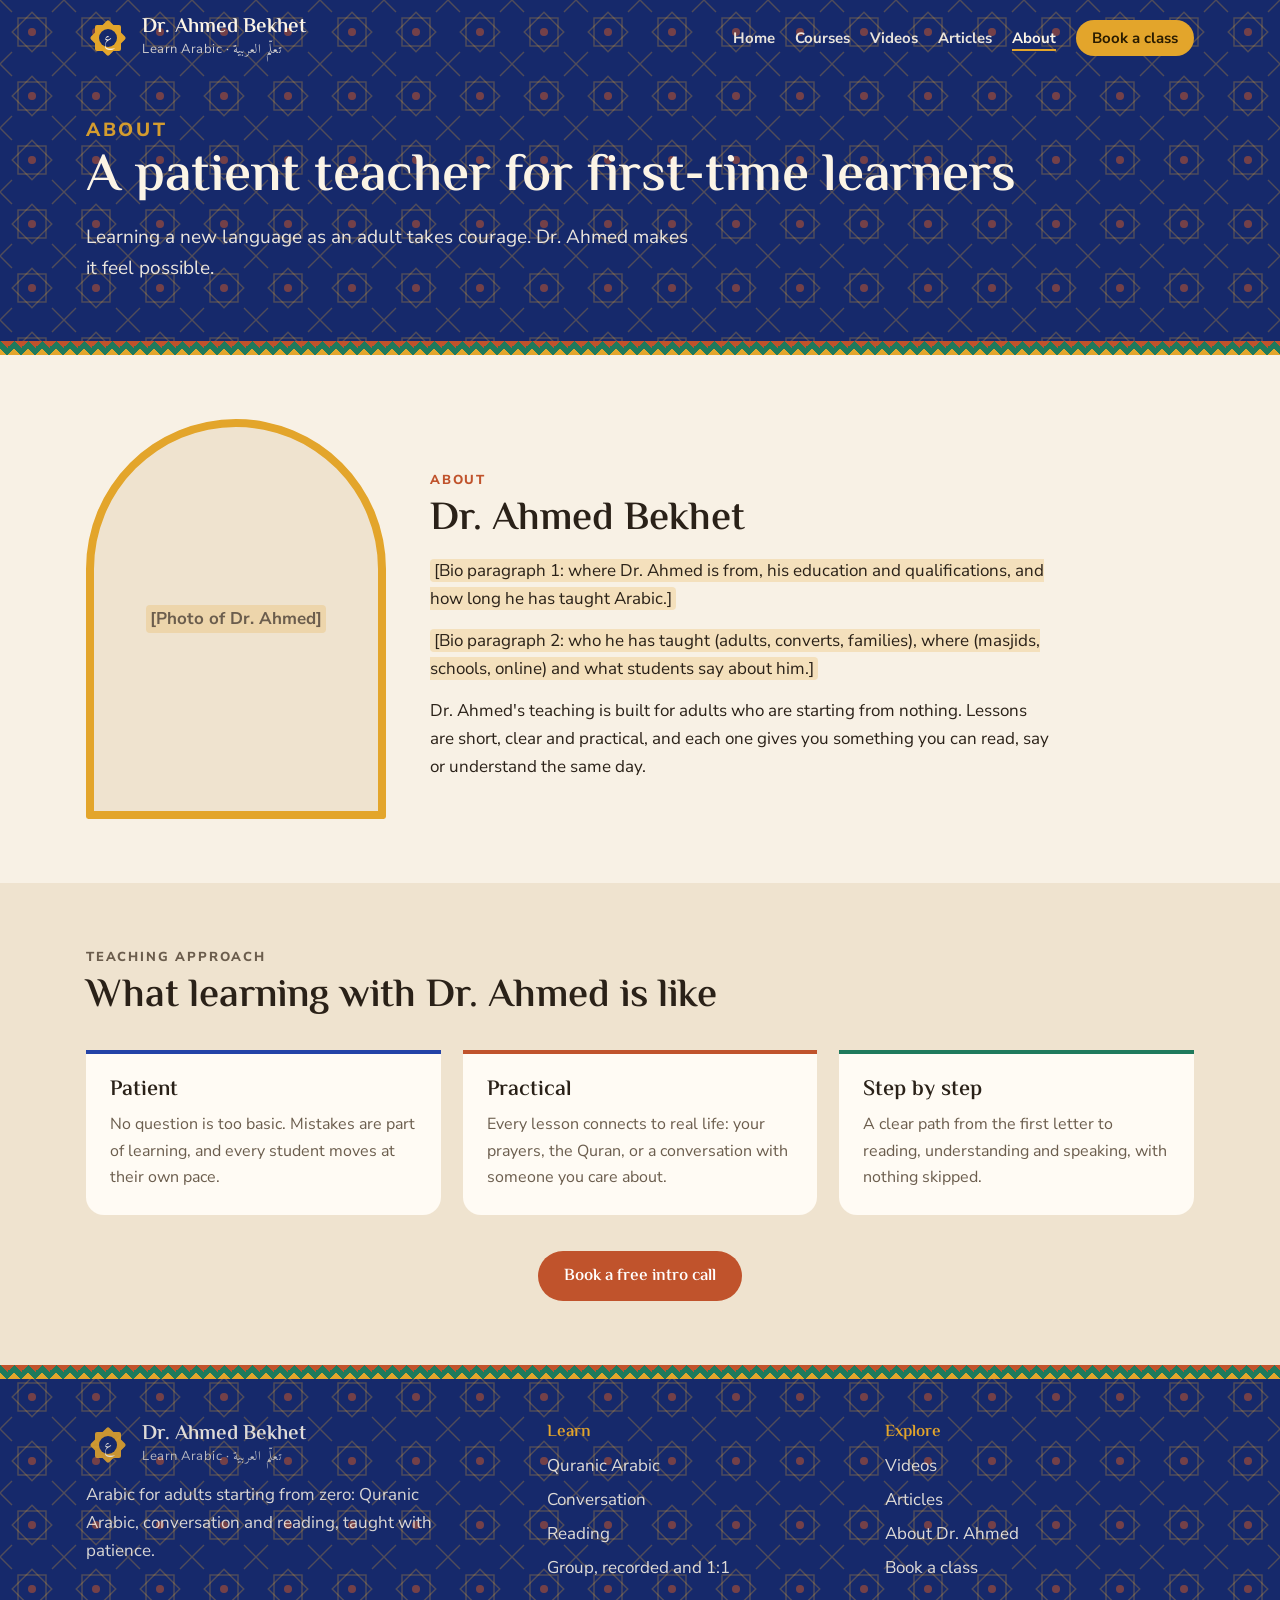
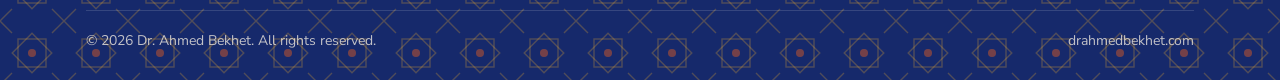
==== about.html @ 8171e9f8 "First version of drahmedbekhet.com: Moroccan-themed Arabic learning site Home, courses, videos, arti" ====
<!doctype html>
<html lang="en">
<head>
<meta charset="utf-8">
<meta name="viewport" content="width=device-width, initial-scale=1">
<title>About Dr. Ahmed Bekhet | Learn Arabic</title>
<meta name="description" content="Meet Dr. Ahmed Bekhet, Arabic teacher for adult beginners.">
<meta property="og:title" content="About Dr. Ahmed Bekhet | Learn Arabic">
<meta property="og:description" content="Meet Dr. Ahmed Bekhet, Arabic teacher for adult beginners.">
<meta name="theme-color" content="#16296b">
<link rel="icon" href="favicon.svg" type="image/svg+xml">
<link rel="preconnect" href="https://fonts.googleapis.com">
<link rel="preconnect" href="https://fonts.gstatic.com" crossorigin>
<link rel="stylesheet" href="https://fonts.googleapis.com/css2?family=Amiri:wght@400;700&family=El+Messiri:wght@500;600;700&family=Nunito+Sans:wght@400;600;700;800&display=swap">
<link rel="stylesheet" href="style.css">
</head>
<body>
<a class="skip" href="#main">Skip to content</a>
<header class="site zellige">
<div class="wrap">
<nav class="top" aria-label="Main">
<a class="logo" href="index.html"><svg width="44" height="44" viewBox="0 0 44 44" aria-hidden="true"><g fill="#e3a52b"><rect x="9" y="9" width="26" height="26" rx="2"/><rect x="9" y="9" width="26" height="26" rx="2" transform="rotate(45 22 22)"/></g><circle cx="22" cy="22" r="9" fill="#16296b"/><text x="22" y="27" text-anchor="middle" font-family="Amiri,serif" font-size="15" fill="#fbf4e6">ع</text></svg><span><b>Dr. Ahmed Bekhet</b><small>Learn Arabic · <span class="ar" lang="ar">تعلّم العربية</span></small></span></a>
<button class="menu-btn" aria-expanded="false" aria-controls="menu">Menu</button>
<ul id="menu"><li><a class="l" href="index.html">Home</a></li><li><a class="l" href="courses.html">Courses</a></li><li><a class="l" href="videos.html">Videos</a></li><li><a class="l" href="articles.html">Articles</a></li><li><a class="l" href="about.html" aria-current="page">About</a></li><li><a class="l cta" href="book.html">Book a class</a></li></ul>
</nav>
<div class="page-hero"><p class="eyebrow" style="color:var(--saffron)">About</p><h1>A patient teacher for first-time learners</h1><p>Learning a new language as an adult takes courage. Dr. Ahmed makes it feel possible.</p></div>
</div>
<div class="band"></div>
</header>
<main id="main">
<section class="block"><div class="wrap about">
<div class="portrait"><span class="ph">[Photo of Dr. Ahmed]</span></div>
<div><p class="eyebrow">About</p><h2 class="h2">Dr. Ahmed Bekhet</h2>
<p><span class="ph">[Bio paragraph 1: where Dr. Ahmed is from, his education and qualifications, and how long he has taught Arabic.]</span></p>
<p><span class="ph">[Bio paragraph 2: who he has taught (adults, converts, families), where (masjids, schools, online) and what students say about him.]</span></p>
<p>Dr. Ahmed's teaching is built for adults who are starting from nothing. Lessons are short, clear and practical, and each one gives you something you can read, say or understand the same day.</p>
</div></div></section>
<section class="block alt"><div class="wrap">
<div class="sec-head"><div><p class="eyebrow">Teaching approach</p><h2 class="h2">What learning with Dr. Ahmed is like</h2></div></div>
<div class="ways">
<div class="way"><h3>Patient</h3><p>No question is too basic. Mistakes are part of learning, and every student moves at their own pace.</p></div>
<div class="way"><h3>Practical</h3><p>Every lesson connects to real life: your prayers, the Quran, or a conversation with someone you care about.</p></div>
<div class="way"><h3>Step by step</h3><p>A clear path from the first letter to reading, understanding and speaking, with nothing skipped.</p></div>
</div>
<div class="btns" style="justify-content:center;margin-top:36px"><a class="btn terra" href="book.html">Book a free intro call</a></div>
</div></section>
</main>
<footer class="site zellige">
<div class="band"></div>
<div class="wrap">
<div>
<a class="logo" href="index.html"><svg width="44" height="44" viewBox="0 0 44 44" aria-hidden="true"><g fill="#e3a52b"><rect x="9" y="9" width="26" height="26" rx="2"/><rect x="9" y="9" width="26" height="26" rx="2" transform="rotate(45 22 22)"/></g><circle cx="22" cy="22" r="9" fill="#16296b"/><text x="22" y="27" text-anchor="middle" font-family="Amiri,serif" font-size="15" fill="#fbf4e6">ع</text></svg><span><b>Dr. Ahmed Bekhet</b><small>Learn Arabic · <span class="ar" lang="ar">تعلّم العربية</span></small></span></a>
<p style="margin-top:14px;opacity:.85;max-width:38ch">Arabic for adults starting from zero: Quranic Arabic, conversation and reading, taught with patience.</p>
</div>
<div><h4>Learn</h4><ul>
<li><a href="courses.html#quranic">Quranic Arabic</a></li>
<li><a href="courses.html#conversation">Conversation</a></li>
<li><a href="courses.html#reading">Reading</a></li>
<li><a href="courses.html#ways">Group, recorded and 1:1</a></li></ul></div>
<div><h4>Explore</h4><ul>
<li><a href="videos.html">Videos</a></li>
<li><a href="articles.html">Articles</a></li>
<li><a href="about.html">About Dr. Ahmed</a></li>
<li><a href="book.html">Book a class</a></li></ul></div>
<p class="fine"><span>© <span id="yr">2026</span> Dr. Ahmed Bekhet. All rights reserved.</span><span>drahmedbekhet.com</span></p>
</div>
</footer>
<script src="main.js"></script>
</body>
</html>
---- style.css ----
/* Dr. Ahmed Bekhet | Learn Arabic
   Moroccan-inspired: Majorelle blue, terracotta, saffron and mint on warm sand,
   zellige star patterns and arched frames. */
:root{
  --majorelle:#2443a6; --majorelle-deep:#16296b; --terracotta:#c0532c; --saffron:#e3a52b;
  --mint:#1f7a5c; --sand:#f8f1e5; --sand-2:#efe3cf; --surface:#fffbf4;
  --ink:#2a2118; --muted:#6b5d4d; --line:#e4d6bf; --on-dark:#fbf4e6;
  --display:"El Messiri","Georgia",serif;
  --body:"Nunito Sans","Segoe UI",system-ui,sans-serif;
  --arabic:"Amiri","Noto Naskh Arabic","Traditional Arabic",serif;
  --radius:18px;
  color-scheme:light;
}
@media (prefers-color-scheme:dark){:root:not([data-theme="light"]){
  --sand:#16130f; --sand-2:#211b14; --surface:#1d1812; --ink:#f3eadb; --muted:#b9a990; --line:#3a3024;
  --majorelle:#7f9bff; --terracotta:#e57b55; --mint:#4cc59a; color-scheme:dark}}
:root[data-theme="dark"]{--sand:#16130f; --sand-2:#211b14; --surface:#1d1812; --ink:#f3eadb; --muted:#b9a990; --line:#3a3024;
  --majorelle:#7f9bff; --terracotta:#e57b55; --mint:#4cc59a; color-scheme:dark}

*{box-sizing:border-box}
html{scroll-behavior:smooth}
body{margin:0;background:var(--sand);color:var(--ink);font-family:var(--body);font-size:17px;line-height:1.65}
img{max-width:100%;display:block}
h1,h2,h3,h4{font-family:var(--display);font-weight:600;line-height:1.15;margin:0;text-wrap:balance}
p{margin:0}
a{color:var(--majorelle)}
.ar{font-family:var(--arabic);direction:rtl;unicode-bidi:isolate}
.wrap{max-width:1140px;margin:0 auto;padding-inline:max(16px,env(safe-area-inset-left,0px))}
.skip{position:absolute;left:-9999px}
.skip:focus{left:16px;top:16px;z-index:10;background:var(--saffron);color:#2a1c00;padding:8px 14px;border-radius:8px}
:focus-visible{outline:3px solid var(--saffron);outline-offset:3px}

/* zellige pattern (8-point stars) used on the header and dividers */
.zellige{background-color:var(--majorelle-deep);
  background-image:url("data:image/svg+xml,%3Csvg xmlns='http://www.w3.org/2000/svg' width='64' height='64' viewBox='0 0 64 64'%3E%3Cg fill='none' stroke='%23e3a52b' stroke-opacity='.28' stroke-width='1.4'%3E%3Crect x='18' y='18' width='28' height='28'/%3E%3Crect x='18' y='18' width='28' height='28' transform='rotate(45 32 32)'/%3E%3Cpath d='M0 0l12 12M64 0L52 12M0 64l12-12M64 64L52 52'/%3E%3C/g%3E%3Ccircle cx='32' cy='32' r='4' fill='%23c0532c' fill-opacity='.55'/%3E%3C/svg%3E");
  background-size:64px 64px}
.band{height:14px;background:
  linear-gradient(135deg,var(--terracotta) 25%,transparent 25%) -7px 0/14px 14px,
  linear-gradient(225deg,var(--terracotta) 25%,transparent 25%) -7px 0/14px 14px,
  linear-gradient(315deg,var(--saffron) 25%,transparent 25%) 0 0/14px 14px,
  linear-gradient(45deg,var(--saffron) 25%,var(--mint) 25%) 0 0/14px 14px}

/* header + nav */
header.site{color:var(--on-dark);position:relative}
nav.top{display:flex;align-items:center;justify-content:space-between;gap:16px;padding-block:16px;flex-wrap:wrap}
.logo{display:flex;align-items:center;gap:12px;color:var(--on-dark);text-decoration:none}
.logo svg{flex:none}
.logo b{font-family:var(--display);font-weight:600;font-size:21px;display:block;line-height:1.1}
.logo small{display:block;font-size:13px;opacity:.8;letter-spacing:.04em}
nav.top ul{list-style:none;display:flex;gap:4px 20px;margin:0;padding:0;flex-wrap:wrap;align-items:center}
nav.top a.l{color:var(--on-dark);text-decoration:none;font-weight:700;font-size:15px;opacity:.92}
nav.top a.l:hover,nav.top a.l[aria-current="page"]{opacity:1;text-decoration:underline;text-decoration-color:var(--saffron);text-decoration-thickness:2px;text-underline-offset:6px}
nav.top a.cta{background:var(--saffron);color:#2a1c00;padding:8px 16px;border-radius:999px;opacity:1}
nav.top a.cta:hover{text-decoration:none;filter:brightness(1.05)}
.menu-btn{display:none;background:none;border:2px solid rgba(255,255,255,.45);color:var(--on-dark);border-radius:10px;padding:6px 12px;font:inherit;font-weight:700;cursor:pointer}

/* hero */
.hero{display:grid;grid-template-columns:1.1fr .9fr;gap:40px;align-items:center;padding-block:28px 64px}
.hero h1{font-size:clamp(36px,5.2vw,60px)}
.hero h1 em{font-style:normal;color:var(--saffron)}
.hero .lead{font-size:19px;margin-top:18px;max-width:36ch;opacity:.94}
.btns{display:flex;gap:12px;flex-wrap:wrap;margin-top:28px}
.btn{display:inline-block;font-family:var(--display);font-weight:600;font-size:17px;padding:12px 24px;border-radius:999px;text-decoration:none;border:2px solid transparent;cursor:pointer;line-height:1.3}
.btn.saffron{background:var(--saffron);color:#2a1c00}
.btn.ghost{border-color:rgba(255,255,255,.55);color:var(--on-dark)}
.btn.blue{background:var(--majorelle);color:#fff}
.btn.terra{background:var(--terracotta);color:#fff}
.btn.line{border-color:var(--majorelle);color:var(--majorelle);background:transparent}
.btn:hover{filter:brightness(1.07)}

/* arch frames */
.arch{border-radius:999px 999px 14px 14px;overflow:hidden;position:relative}
.hero-arch{justify-self:center;width:min(360px,100%);aspect-ratio:3/4;padding:12px;background:var(--saffron);border-radius:999px 999px 18px 18px;box-shadow:0 30px 60px -30px rgba(0,0,0,.6)}
.hero-arch .inner{width:100%;height:100%;border-radius:999px 999px 10px 10px;background:linear-gradient(180deg,#f8e7c6 0%,#f1d4a0 100%);display:flex;flex-direction:column;align-items:center;justify-content:center;gap:8px;color:var(--majorelle-deep);text-align:center;padding:24px;position:relative;overflow:hidden}
.hero-arch .inner::before{content:"";position:absolute;inset:auto 0 0 0;height:30%;opacity:.9}
.hero-arch .big{font-family:var(--arabic);font-size:clamp(84px,11vw,124px);line-height:1.2;color:var(--majorelle-deep)}
.hero-arch .tr{font-family:var(--display);font-size:20px;color:var(--terracotta)}
.hero-arch .gl{font-size:15px;color:#5a4630}
.hero-arch .tiles{position:absolute;left:0;right:0;bottom:0;height:64px}

/* sections */
section.block{padding-block:64px}
section.alt{background:var(--sand-2)}
.eyebrow{font-size:13px;font-weight:800;letter-spacing:.14em;text-transform:uppercase;color:var(--terracotta)}
.sec-head{display:flex;justify-content:space-between;align-items:end;gap:18px;flex-wrap:wrap;margin-bottom:30px}
.sec-head h2,.h2{font-size:clamp(28px,3.6vw,40px);margin-top:6px}
.sec-head p{color:var(--muted);max-width:52ch}
.center{text-align:center}
.star-rule{display:flex;align-items:center;gap:14px;color:var(--saffron);justify-content:center;margin:0 auto 10px}
.star-rule::before,.star-rule::after{content:"";height:1.5px;width:56px;background:currentColor;opacity:.6}

/* course cards */
.courses{display:grid;grid-template-columns:repeat(3,1fr);gap:24px}
.course{background:var(--surface);border:1px solid var(--line);border-radius:999px 999px var(--radius) var(--radius);padding:44px 26px 28px;display:flex;flex-direction:column;gap:10px;text-align:center;align-items:center;min-width:0}
.course .glyph{width:96px;height:96px;border-radius:50%;display:grid;place-items:center;font-family:var(--arabic);font-size:40px;color:#fff;margin-bottom:6px;line-height:1}
.g-blue{background:var(--majorelle)} .g-terra{background:var(--terracotta)} .g-mint{background:var(--mint)}
.course h3{font-size:24px}
.course p{color:var(--muted);font-size:16px}
.course ul{list-style:none;padding:0;margin:4px 0 8px;text-align:left;font-size:15px;align-self:stretch}
.course li{padding:6px 0 6px 26px;position:relative;border-top:1px dashed var(--line)}
.course li::before{content:"✦";position:absolute;left:4px;color:var(--saffron)}
.course .btn{margin-top:auto}

/* ways to learn */
.ways{display:grid;grid-template-columns:repeat(3,1fr);gap:22px}
.way{border-top:4px solid var(--majorelle);background:var(--surface);border-radius:0 0 var(--radius) var(--radius);padding:24px;min-width:0}
.way:nth-child(2){border-color:var(--terracotta)} .way:nth-child(3){border-color:var(--mint)}
.way h3{font-size:22px}
.way p{color:var(--muted);margin-top:8px;font-size:16px}
.price{display:inline-block;margin-top:14px;font-size:13px;font-weight:800;letter-spacing:.06em;text-transform:uppercase;color:var(--terracotta);border:1.5px dashed currentColor;border-radius:999px;padding:3px 12px}

/* videos */
.videos{display:grid;grid-template-columns:repeat(3,1fr);gap:22px}
.videos.two{grid-template-columns:repeat(2,1fr)}
.video{display:flex;flex-direction:column;gap:10px;min-width:0}
.vthumb{position:relative;aspect-ratio:16/9;border-radius:var(--radius);overflow:hidden;border:0;padding:0;cursor:pointer;width:100%;display:grid;place-items:center;color:#fff;background:var(--majorelle-deep)}
.vthumb .ar{position:absolute;inset:0;display:grid;place-items:center;font-size:64px;opacity:.22;line-height:1}
.vthumb .play{width:64px;height:64px;border-radius:50%;background:var(--saffron);display:grid;place-items:center;position:relative;box-shadow:0 8px 20px -8px rgba(0,0,0,.6)}
.vthumb .dur{position:absolute;right:10px;bottom:10px;background:rgba(0,0,0,.55);font-size:13px;font-weight:700;padding:2px 8px;border-radius:6px}
.vthumb .soon{position:absolute;left:10px;top:10px;background:var(--terracotta);font-size:12px;font-weight:800;padding:3px 10px;border-radius:999px;letter-spacing:.04em}
.vthumb iframe{position:absolute;inset:0;width:100%;height:100%;border:0}
.v-blue{background:linear-gradient(140deg,#16296b,#2443a6)} .v-terra{background:linear-gradient(140deg,#7d2f17,#c0532c)} .v-mint{background:linear-gradient(140deg,#0f4a37,#1f7a5c)}
.video h3{font-size:19px}
.video p{color:var(--muted);font-size:15px}
.tagline{font-size:12px;font-weight:800;letter-spacing:.1em;text-transform:uppercase;color:var(--mint)}
.filters{display:flex;gap:8px;flex-wrap:wrap;margin-bottom:24px}
.filters button{font:inherit;font-weight:700;font-size:15px;padding:7px 16px;border-radius:999px;border:1.5px solid var(--line);background:var(--surface);color:var(--ink);cursor:pointer}
.filters button[aria-pressed="true"]{background:var(--majorelle);border-color:var(--majorelle);color:#fff}

/* articles */
.posts{display:grid;grid-template-columns:repeat(3,1fr);gap:26px}
.post{display:flex;flex-direction:column;gap:8px;background:var(--surface);border:1px solid var(--line);border-radius:var(--radius);padding:22px;min-width:0;text-decoration:none;color:inherit;transition:transform .15s}
a.post:hover{transform:translateY(-3px)}
.post .cat{font-size:12px;font-weight:800;color:var(--terracotta);text-transform:uppercase;letter-spacing:.1em}
.post h3{font-size:21px}
.post p{color:var(--muted);font-size:15px}
.post .more{margin-top:auto;font-weight:700;color:var(--majorelle);font-size:15px}

/* article page */
.article{max-width:720px;margin:0 auto}
.article h1{font-size:clamp(32px,4.4vw,48px)}
.article .meta{color:var(--muted);margin-top:12px;font-size:15px}
.article h2{font-size:28px;margin-top:40px}
.article p,.article ul,.article ol{margin-top:16px}
.article li{margin-top:6px}
.callout{background:var(--surface);border:1px solid var(--line);border-inline-start:5px solid var(--saffron);border-radius:12px;padding:18px 20px;margin-top:22px}
.letters{display:grid;grid-template-columns:repeat(auto-fill,minmax(92px,1fr));gap:10px;margin-top:20px}
.letter{background:var(--surface);border:1px solid var(--line);border-radius:14px 14px 10px 10px;text-align:center;padding:10px 6px}
.letter .ar{font-size:38px;line-height:1.4;display:block;color:var(--majorelle)}
.letter span{font-size:13px;color:var(--muted)}
.phrase{display:grid;grid-template-columns:1fr auto;gap:4px 16px;align-items:center;padding:14px 0;border-top:1px dashed var(--line)}
.phrase .ar{font-size:30px;color:var(--majorelle);grid-column:2;grid-row:1/3;text-align:right}
.phrase b{grid-column:1;grid-row:1}
.phrase small{grid-column:1;grid-row:2}
.phrase b{font-family:var(--display);font-weight:600;font-size:18px}
.phrase small{color:var(--muted);font-size:15px}

/* about + quote */
.about{display:grid;grid-template-columns:300px 1fr;gap:44px;align-items:center}
.portrait{aspect-ratio:3/4;border-radius:999px 999px 16px 16px;background:var(--sand-2);border:8px solid var(--saffron);display:grid;place-items:center;text-align:center;color:var(--muted);font-weight:700;padding:24px}
.about p{margin-top:14px;max-width:62ch}
.verse{background:var(--surface);border:1px solid var(--line);border-radius:var(--radius);padding:36px clamp(20px,4vw,56px);text-align:center}
.verse .ar{font-size:clamp(30px,4vw,44px);color:var(--majorelle);line-height:1.9;display:block}
.verse p{color:var(--muted);margin-top:10px}

/* steps */
.steps{display:grid;grid-template-columns:repeat(3,1fr);gap:22px;counter-reset:s;list-style:none;padding:0;margin:0}
.steps li{counter-increment:s;background:var(--surface);border:1px solid var(--line);border-radius:var(--radius);padding:24px 22px;position:relative}
.steps li::before{content:counter(s);font-family:var(--display);font-weight:600;font-size:20px;width:42px;height:42px;border-radius:50%;background:var(--terracotta);color:#fff;display:grid;place-items:center;margin-bottom:12px}
.steps b{font-family:var(--display);font-size:20px;font-weight:600;display:block}
.steps span{color:var(--muted);font-size:16px}

/* signup + form */
.signup{border-radius:28px;padding:40px clamp(20px,4vw,56px);display:grid;grid-template-columns:1.1fr 1fr;gap:28px;align-items:center;color:var(--on-dark)}
.signup h2{font-size:clamp(26px,3.2vw,36px)}
.signup p{opacity:.9;margin-top:10px}
form.inline{display:flex;gap:10px;flex-wrap:wrap}
form.inline input{flex:1;min-width:0;font:inherit;padding:12px 18px;border-radius:999px;border:0;background:#fffbf4;color:#2a2118}
.form{display:grid;gap:16px;background:var(--surface);border:1px solid var(--line);border-radius:var(--radius);padding:28px}
.form label{font-weight:700;font-size:15px;display:grid;gap:6px}
.form input,.form select,.form textarea{font:inherit;padding:11px 14px;border-radius:12px;border:1.5px solid var(--line);background:var(--sand);color:var(--ink);width:100%}
.form .row{display:grid;grid-template-columns:1fr 1fr;gap:16px}
.note{font-size:14px;color:var(--muted)}
.thanks{font-weight:700;margin-top:10px}

/* page header (inner pages) */
.page-hero{padding-block:24px 56px}
.page-hero h1{font-size:clamp(34px,4.8vw,54px)}
.page-hero p{font-size:19px;margin-top:14px;max-width:56ch;opacity:.93}

/* footer */
footer.site{margin-top:0;color:var(--on-dark)}
footer.site .wrap{display:grid;grid-template-columns:1.4fr 1fr 1fr;gap:28px;padding-block:44px 28px}
footer.site h4{font-size:17px;color:var(--saffron);margin-bottom:10px}
footer.site ul{list-style:none;padding:0;margin:0;display:grid;gap:6px}
footer.site a{color:var(--on-dark);text-decoration:none;opacity:.88}
footer.site a:hover{opacity:1;text-decoration:underline}
footer.site .fine{grid-column:1/-1;border-top:1px solid rgba(255,255,255,.18);padding-top:18px;font-size:14px;opacity:.75;display:flex;justify-content:space-between;gap:12px;flex-wrap:wrap}
.ph{background:rgba(227,165,43,.22);border-radius:4px;padding:0 4px}

@media (max-width:900px){
  .hero,.about,.signup{grid-template-columns:1fr}
  .hero-arch{width:min(280px,80%)}
  .courses,.ways,.videos,.posts,.steps{grid-template-columns:1fr}
  .videos.two{grid-template-columns:1fr}
  .portrait{max-width:240px}
  footer.site .wrap{grid-template-columns:1fr}
  .form .row{grid-template-columns:1fr}
}
@media (max-width:720px){
  .menu-btn{display:inline-block}
  nav.top ul{display:none;width:100%;flex-direction:column;align-items:flex-start;gap:12px;padding-bottom:10px}
  nav.top.open ul{display:flex}
}
@media (min-width:600px) and (max-width:900px){
  .courses,.videos,.posts{grid-template-columns:repeat(2,1fr)}
}
@media (prefers-reduced-motion:reduce){html{scroll-behavior:auto} a.post{transition:none}}
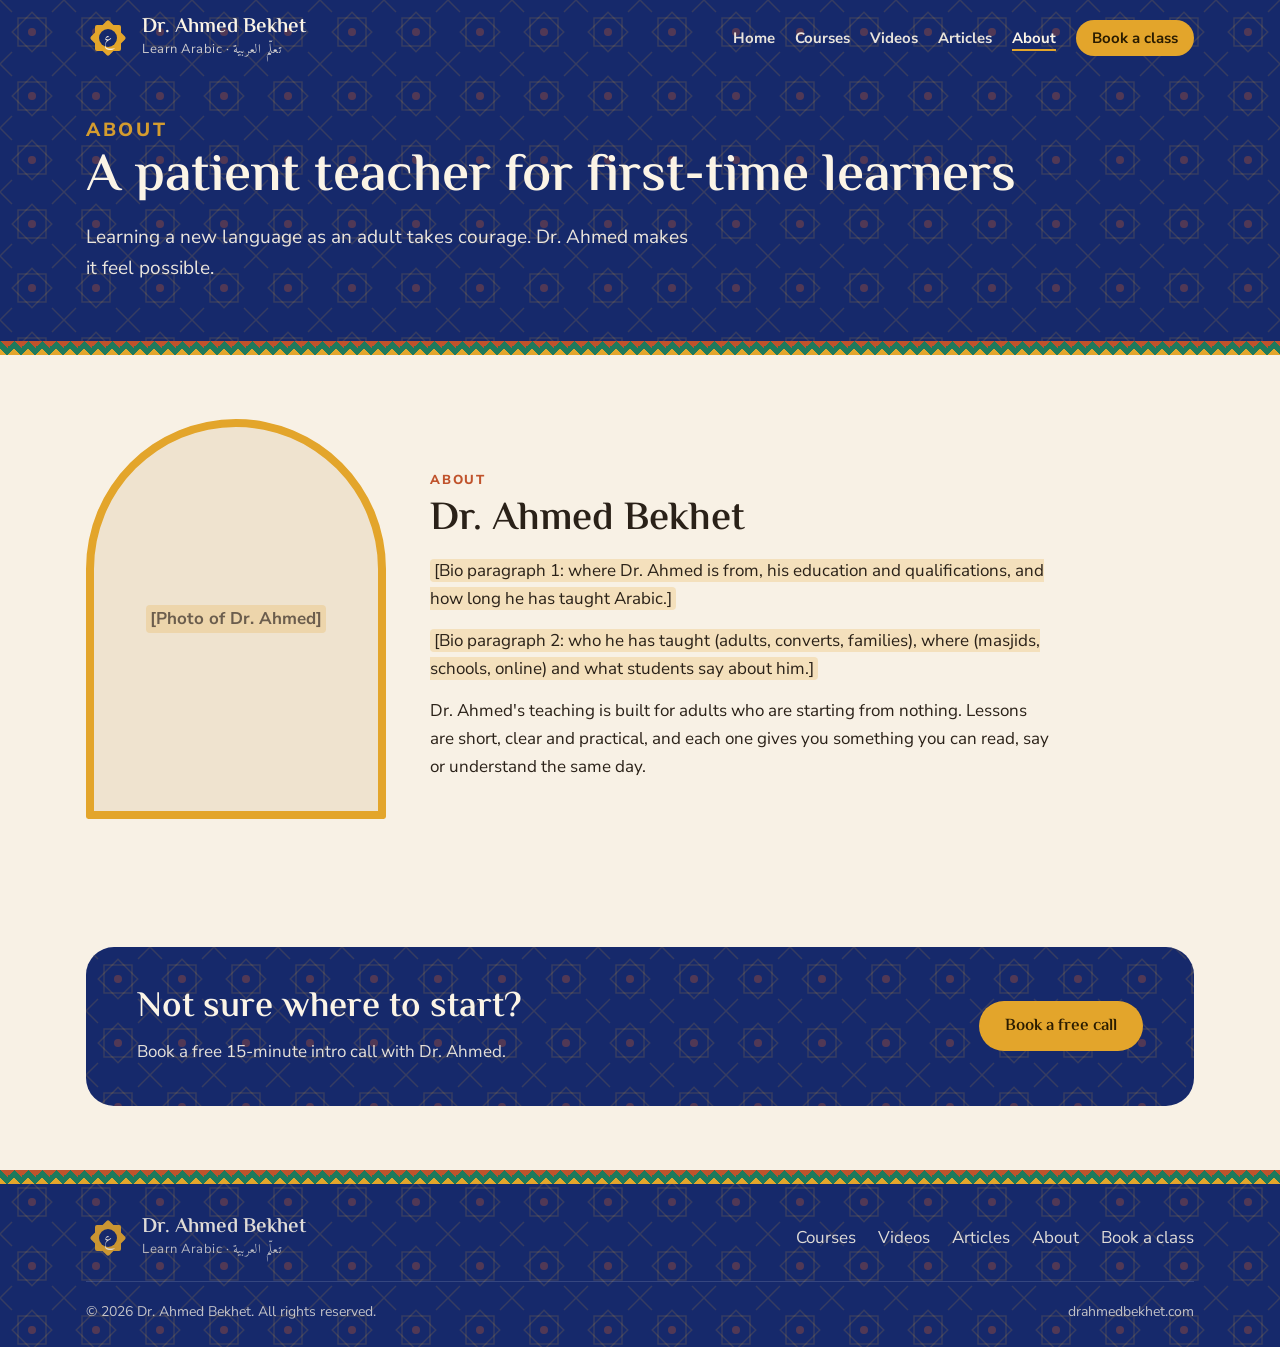
==== commit f58587ae: "Simplify the site: shorter pages and fewer sections Home is now hero, courses, formats, free lessons" ====
--- a/about.html
+++ b/about.html
@@ -35,33 +35,17 @@
 <p><span class="ph">[Bio paragraph 2: who he has taught (adults, converts, families), where (masjids, schools, online) and what students say about him.]</span></p>
 <p>Dr. Ahmed's teaching is built for adults who are starting from nothing. Lessons are short, clear and practical, and each one gives you something you can read, say or understand the same day.</p>
 </div></div></section>
-<section class="block alt"><div class="wrap">
-<div class="sec-head"><div><p class="eyebrow">Teaching approach</p><h2 class="h2">What learning with Dr. Ahmed is like</h2></div></div>
-<div class="ways">
-<div class="way"><h3>Patient</h3><p>No question is too basic. Mistakes are part of learning, and every student moves at their own pace.</p></div>
-<div class="way"><h3>Practical</h3><p>Every lesson connects to real life: your prayers, the Quran, or a conversation with someone you care about.</p></div>
-<div class="way"><h3>Step by step</h3><p>A clear path from the first letter to reading, understanding and speaking, with nothing skipped.</p></div>
-</div>
-<div class="btns" style="justify-content:center;margin-top:36px"><a class="btn terra" href="book.html">Book a free intro call</a></div>
-</div></section>
+<section class="block"><div class="wrap">
+<div class="signup zellige" style="grid-template-columns:1fr auto">
+<div><h2>Not sure where to start?</h2><p>Book a free 15-minute intro call with Dr. Ahmed.</p></div>
+<div><a class="btn saffron" href="book.html">Book a free call</a></div>
+</div></div></section>
 </main>
 <footer class="site zellige">
 <div class="band"></div>
 <div class="wrap">
-<div>
 <a class="logo" href="index.html"><svg width="44" height="44" viewBox="0 0 44 44" aria-hidden="true"><g fill="#e3a52b"><rect x="9" y="9" width="26" height="26" rx="2"/><rect x="9" y="9" width="26" height="26" rx="2" transform="rotate(45 22 22)"/></g><circle cx="22" cy="22" r="9" fill="#16296b"/><text x="22" y="27" text-anchor="middle" font-family="Amiri,serif" font-size="15" fill="#fbf4e6">ع</text></svg><span><b>Dr. Ahmed Bekhet</b><small>Learn Arabic · <span class="ar" lang="ar">تعلّم العربية</span></small></span></a>
-<p style="margin-top:14px;opacity:.85;max-width:38ch">Arabic for adults starting from zero: Quranic Arabic, conversation and reading, taught with patience.</p>
-</div>
-<div><h4>Learn</h4><ul>
-<li><a href="courses.html#quranic">Quranic Arabic</a></li>
-<li><a href="courses.html#conversation">Conversation</a></li>
-<li><a href="courses.html#reading">Reading</a></li>
-<li><a href="courses.html#ways">Group, recorded and 1:1</a></li></ul></div>
-<div><h4>Explore</h4><ul>
-<li><a href="videos.html">Videos</a></li>
-<li><a href="articles.html">Articles</a></li>
-<li><a href="about.html">About Dr. Ahmed</a></li>
-<li><a href="book.html">Book a class</a></li></ul></div>
+<ul class="fnav"><li><a href="courses.html">Courses</a></li><li><a href="videos.html">Videos</a></li><li><a href="articles.html">Articles</a></li><li><a href="about.html">About</a></li><li><a href="book.html">Book a class</a></li></ul>
 <p class="fine"><span>© <span id="yr">2026</span> Dr. Ahmed Bekhet. All rights reserved.</span><span>drahmedbekhet.com</span></p>
 </div>
 </footer>
--- a/style.css
+++ b/style.css
@@ -32,7 +32,7 @@
 
 /* zellige pattern (8-point stars) used on the header and dividers */
 .zellige{background-color:var(--majorelle-deep);
-  background-image:url("data:image/svg+xml,%3Csvg xmlns='http://www.w3.org/2000/svg' width='64' height='64' viewBox='0 0 64 64'%3E%3Cg fill='none' stroke='%23e3a52b' stroke-opacity='.28' stroke-width='1.4'%3E%3Crect x='18' y='18' width='28' height='28'/%3E%3Crect x='18' y='18' width='28' height='28' transform='rotate(45 32 32)'/%3E%3Cpath d='M0 0l12 12M64 0L52 12M0 64l12-12M64 64L52 52'/%3E%3C/g%3E%3Ccircle cx='32' cy='32' r='4' fill='%23c0532c' fill-opacity='.55'/%3E%3C/svg%3E");
+  background-image:url("data:image/svg+xml,%3Csvg xmlns='http://www.w3.org/2000/svg' width='64' height='64' viewBox='0 0 64 64'%3E%3Cg fill='none' stroke='%23e3a52b' stroke-opacity='.16' stroke-width='1.4'%3E%3Crect x='18' y='18' width='28' height='28'/%3E%3Crect x='18' y='18' width='28' height='28' transform='rotate(45 32 32)'/%3E%3Cpath d='M0 0l12 12M64 0L52 12M0 64l12-12M64 64L52 52'/%3E%3C/g%3E%3Ccircle cx='32' cy='32' r='4' fill='%23c0532c' fill-opacity='.35'/%3E%3C/svg%3E");
   background-size:64px 64px}
 .band{height:14px;background:
   linear-gradient(135deg,var(--terracotta) 25%,transparent 25%) -7px 0/14px 14px,
@@ -190,12 +190,13 @@
 
 /* footer */
 footer.site{margin-top:0;color:var(--on-dark)}
-footer.site .wrap{display:grid;grid-template-columns:1.4fr 1fr 1fr;gap:28px;padding-block:44px 28px}
+footer.site .wrap{display:flex;justify-content:space-between;align-items:center;flex-wrap:wrap;gap:20px;padding-block:32px 24px}
+footer.site ul.fnav{display:flex;flex-wrap:wrap;gap:8px 22px}
 footer.site h4{font-size:17px;color:var(--saffron);margin-bottom:10px}
 footer.site ul{list-style:none;padding:0;margin:0;display:grid;gap:6px}
 footer.site a{color:var(--on-dark);text-decoration:none;opacity:.88}
 footer.site a:hover{opacity:1;text-decoration:underline}
-footer.site .fine{grid-column:1/-1;border-top:1px solid rgba(255,255,255,.18);padding-top:18px;font-size:14px;opacity:.75;display:flex;justify-content:space-between;gap:12px;flex-wrap:wrap}
+footer.site .fine{width:100%;border-top:1px solid rgba(255,255,255,.18);padding-top:18px;font-size:14px;opacity:.75;display:flex;justify-content:space-between;gap:12px;flex-wrap:wrap}
 .ph{background:rgba(227,165,43,.22);border-radius:4px;padding:0 4px}
 
 @media (max-width:900px){
@@ -204,7 +205,6 @@
   .courses,.ways,.videos,.posts,.steps{grid-template-columns:1fr}
   .videos.two{grid-template-columns:1fr}
   .portrait{max-width:240px}
-  footer.site .wrap{grid-template-columns:1fr}
   .form .row{grid-template-columns:1fr}
 }
 @media (max-width:720px){
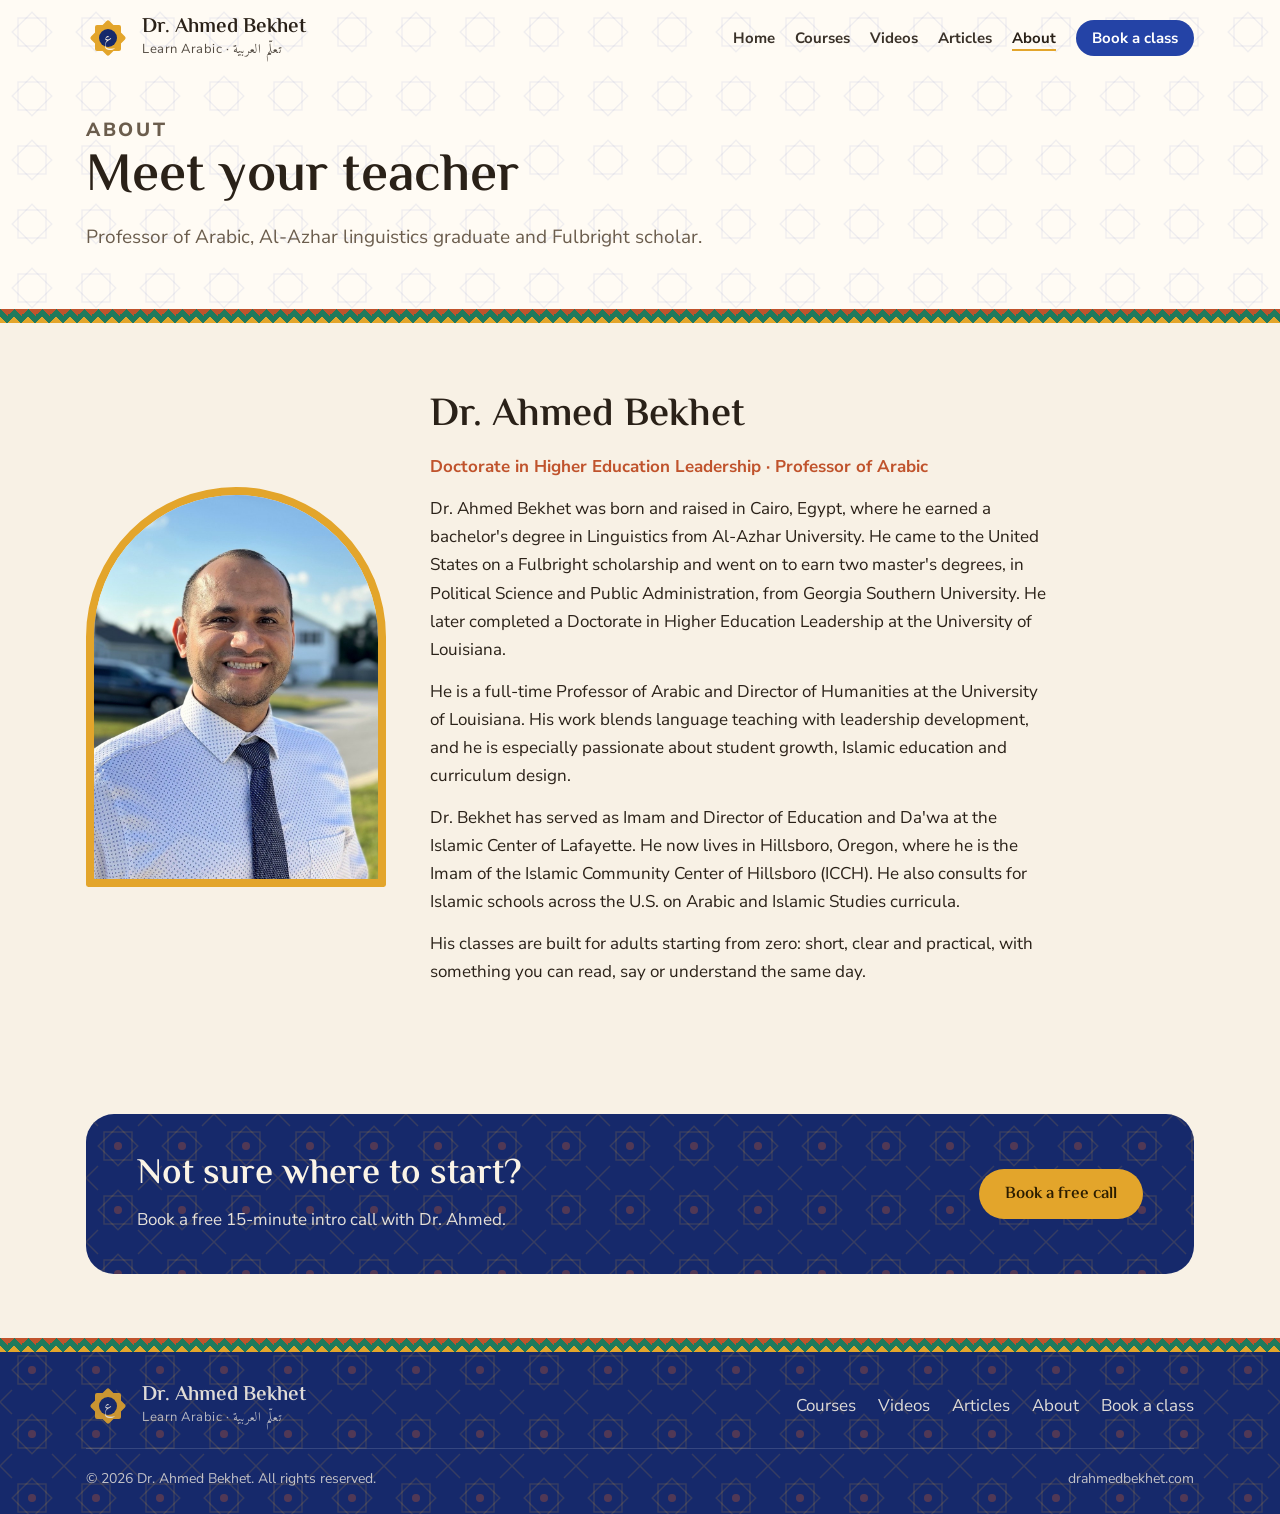
==== commit f0191aff: "Brighter home page, Dr. Ahmed's photo and bio Light header and hero with a bold three-colour headlin" ====
--- a/about.html
+++ b/about.html
@@ -4,10 +4,10 @@
 <meta charset="utf-8">
 <meta name="viewport" content="width=device-width, initial-scale=1">
 <title>About Dr. Ahmed Bekhet | Learn Arabic</title>
-<meta name="description" content="Meet Dr. Ahmed Bekhet, Arabic teacher for adult beginners.">
+<meta name="description" content="Meet Dr. Ahmed Bekhet: Professor of Arabic, Al-Azhar linguistics graduate, Fulbright scholar and Imam, teaching Arabic to adult beginners.">
 <meta property="og:title" content="About Dr. Ahmed Bekhet | Learn Arabic">
-<meta property="og:description" content="Meet Dr. Ahmed Bekhet, Arabic teacher for adult beginners.">
-<meta name="theme-color" content="#16296b">
+<meta property="og:description" content="Meet Dr. Ahmed Bekhet: Professor of Arabic, Al-Azhar linguistics graduate, Fulbright scholar and Imam, teaching Arabic to adult beginners.">
+<meta name="theme-color" content="#fffdf8">
 <link rel="icon" href="favicon.svg" type="image/svg+xml">
 <link rel="preconnect" href="https://fonts.googleapis.com">
 <link rel="preconnect" href="https://fonts.gstatic.com" crossorigin>
@@ -16,24 +16,26 @@
 </head>
 <body>
 <a class="skip" href="#main">Skip to content</a>
-<header class="site zellige">
+<header class="site light">
 <div class="wrap">
 <nav class="top" aria-label="Main">
 <a class="logo" href="index.html"><svg width="44" height="44" viewBox="0 0 44 44" aria-hidden="true"><g fill="#e3a52b"><rect x="9" y="9" width="26" height="26" rx="2"/><rect x="9" y="9" width="26" height="26" rx="2" transform="rotate(45 22 22)"/></g><circle cx="22" cy="22" r="9" fill="#16296b"/><text x="22" y="27" text-anchor="middle" font-family="Amiri,serif" font-size="15" fill="#fbf4e6">ع</text></svg><span><b>Dr. Ahmed Bekhet</b><small>Learn Arabic · <span class="ar" lang="ar">تعلّم العربية</span></small></span></a>
 <button class="menu-btn" aria-expanded="false" aria-controls="menu">Menu</button>
 <ul id="menu"><li><a class="l" href="index.html">Home</a></li><li><a class="l" href="courses.html">Courses</a></li><li><a class="l" href="videos.html">Videos</a></li><li><a class="l" href="articles.html">Articles</a></li><li><a class="l" href="about.html" aria-current="page">About</a></li><li><a class="l cta" href="book.html">Book a class</a></li></ul>
 </nav>
-<div class="page-hero"><p class="eyebrow" style="color:var(--saffron)">About</p><h1>A patient teacher for first-time learners</h1><p>Learning a new language as an adult takes courage. Dr. Ahmed makes it feel possible.</p></div>
+<div class="page-hero"><p class="eyebrow">About</p><h1>Meet your teacher</h1><p>Professor of Arabic, Al-Azhar linguistics graduate and Fulbright scholar.</p></div>
 </div>
 <div class="band"></div>
 </header>
 <main id="main">
 <section class="block"><div class="wrap about">
-<div class="portrait"><span class="ph">[Photo of Dr. Ahmed]</span></div>
-<div><p class="eyebrow">About</p><h2 class="h2">Dr. Ahmed Bekhet</h2>
-<p><span class="ph">[Bio paragraph 1: where Dr. Ahmed is from, his education and qualifications, and how long he has taught Arabic.]</span></p>
-<p><span class="ph">[Bio paragraph 2: who he has taught (adults, converts, families), where (masjids, schools, online) and what students say about him.]</span></p>
-<p>Dr. Ahmed's teaching is built for adults who are starting from nothing. Lessons are short, clear and practical, and each one gives you something you can read, say or understand the same day.</p>
+<img class="portrait photo" src="images/dr-ahmed-bekhet.jpg" alt="Dr. Ahmed Bekhet smiling outdoors in a white shirt and navy tie" width="900" height="1200">
+<div><h2 class="h2">Dr. Ahmed Bekhet</h2>
+<p class="creds">Doctorate in Higher Education Leadership · Professor of Arabic</p>
+<p>Dr. Ahmed Bekhet was born and raised in Cairo, Egypt, where he earned a bachelor's degree in Linguistics from Al-Azhar University. He came to the United States on a Fulbright scholarship and went on to earn two master's degrees, in Political Science and Public Administration, from Georgia Southern University. He later completed a Doctorate in Higher Education Leadership at the University of Louisiana.</p>
+<p>He is a full-time Professor of Arabic and Director of Humanities at the University of Louisiana. His work blends language teaching with leadership development, and he is especially passionate about student growth, Islamic education and curriculum design.</p>
+<p>Dr. Bekhet has served as Imam and Director of Education and Da'wa at the Islamic Center of Lafayette. He now lives in Hillsboro, Oregon, where he is the Imam of the Islamic Community Center of Hillsboro (ICCH). He also consults for Islamic schools across the U.S. on Arabic and Islamic Studies curricula.</p>
+<p>His classes are built for adults starting from zero: short, clear and practical, with something you can read, say or understand the same day.</p>
 </div></div></section>
 <section class="block"><div class="wrap">
 <div class="signup zellige" style="grid-template-columns:1fr auto">
--- a/style.css
+++ b/style.css
@@ -216,3 +216,34 @@
   .courses,.videos,.posts{grid-template-columns:repeat(2,1fr)}
 }
 @media (prefers-reduced-motion:reduce){html{scroll-behavior:auto} a.post{transition:none}}
+.portrait.photo{display:block;width:100%;height:auto;object-fit:cover;padding:0;background:var(--sand-2)}
+
+/* ---- Bright header + home (v3) ---- */
+header.site.light{color:var(--ink);background-color:var(--surface);
+  background-image:url("data:image/svg+xml,%3Csvg xmlns='http://www.w3.org/2000/svg' width='64' height='64' viewBox='0 0 64 64'%3E%3Cg fill='none' stroke='%232443a6' stroke-opacity='.07' stroke-width='1.4'%3E%3Crect x='18' y='18' width='28' height='28'/%3E%3Crect x='18' y='18' width='28' height='28' transform='rotate(45 32 32)'/%3E%3C/g%3E%3C/svg%3E");background-size:64px 64px}
+header.site.light .logo,header.site.light nav.top a.l{color:var(--ink)}
+header.site.light nav.top a.cta{background:var(--majorelle);color:#fff}
+header.site.light .menu-btn{color:var(--ink);border-color:var(--line)}
+header.site.light .page-hero p{opacity:1;color:var(--muted)}
+.hero.bright{padding-block:24px 56px;grid-template-columns:1.15fr .85fr}
+.hero.bright h1{font-size:clamp(40px,6vw,72px);line-height:1.05}
+.hero.bright h1 span{display:block}
+.c1{color:var(--majorelle)} .c2{color:var(--terracotta)} .c3{color:var(--mint)}
+.hero.bright .lead{color:var(--muted);opacity:1;max-width:32ch}
+.pill{display:inline-block;background:var(--saffron);color:#2a1c00;font-weight:800;font-size:14px;padding:6px 14px;border-radius:999px;margin-bottom:18px}
+.hero-photo{position:relative;justify-self:center;width:min(380px,100%)}
+.hero-photo img{width:100%;height:auto;aspect-ratio:3/4;object-fit:cover;border-radius:999px 999px 20px 20px;border:8px solid var(--saffron);box-shadow:0 30px 60px -30px rgba(36,67,166,.5)}
+.hero-photo .badge{position:absolute;left:-18px;bottom:36px;background:var(--terracotta);color:#fff;font-size:34px;line-height:1;padding:14px 18px 18px;border-radius:16px;box-shadow:0 12px 24px -12px rgba(0,0,0,.4);transform:rotate(-6deg)}
+.tiles{display:grid;grid-template-columns:repeat(3,1fr);gap:20px;margin-top:28px}
+.tile{display:flex;flex-direction:column;align-items:center;text-align:center;gap:6px;padding:40px 20px 30px;border-radius:999px 999px 22px 22px;color:#fff;text-decoration:none;transition:transform .15s;min-width:0}
+.tile:hover{transform:translateY(-4px)}
+.tile .ar{font-size:54px;line-height:1.3}
+.tile b{font-family:var(--display);font-size:26px;font-weight:600}
+.tile small{font-size:16px;opacity:.92}
+.t-mint{background:#1f7a5c} .t-terra{background:#c0532c} .t-blue{background:#2443a6}
+.formats{display:flex;justify-content:center;flex-wrap:wrap;gap:10px;margin-top:28px}
+.formats span{border:2px solid var(--line);background:var(--surface);border-radius:999px;padding:8px 18px;font-weight:700}
+@media (max-width:900px){.hero.bright{grid-template-columns:1fr}.hero-photo{width:min(300px,85%)}.tiles{grid-template-columns:1fr}.hero-photo .badge{left:-8px}}
+@media (prefers-reduced-motion:reduce){.tile{transition:none}}
+.trust{margin-top:22px;font-size:15px;color:var(--muted);font-weight:600}
+.creds{margin-top:8px;font-weight:700;color:var(--terracotta)}
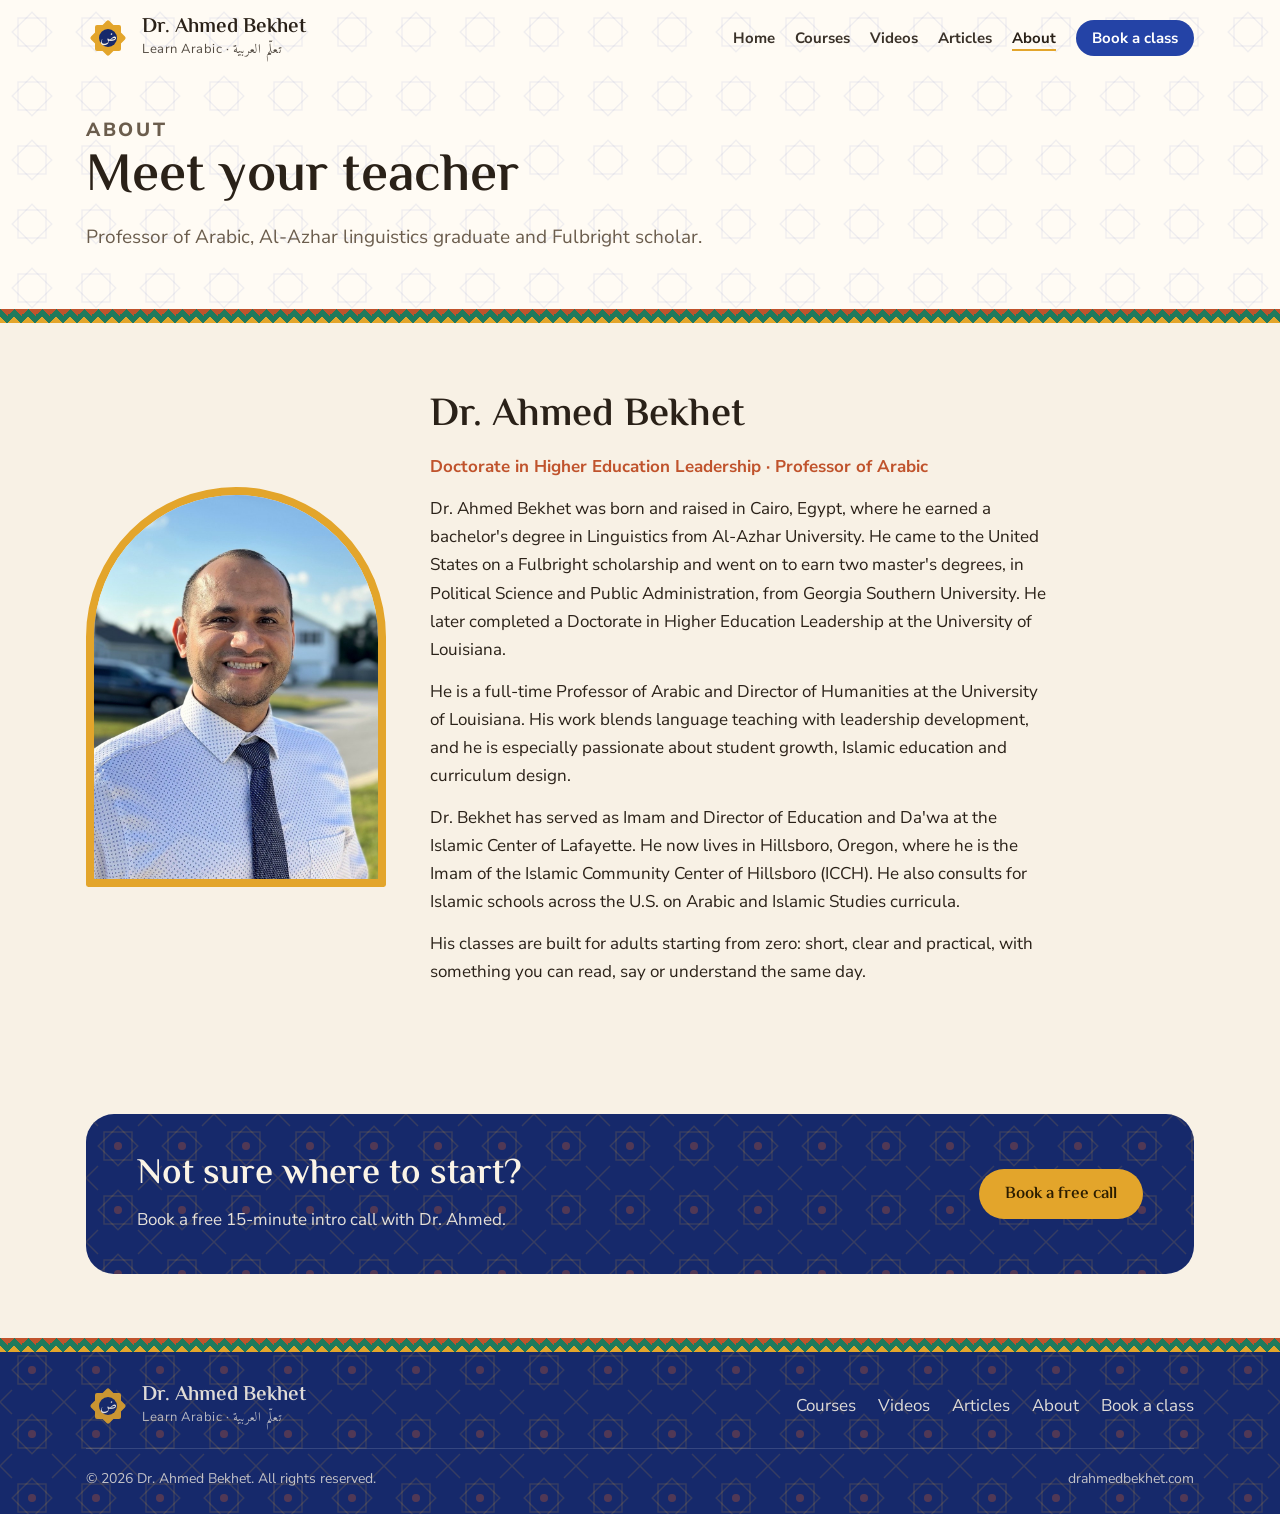
==== commit 1dd9273e: "Change logo letter from ع to ض Co-Authored-By: Claude Opus 5.5 <noreply@anthropic.com> Claude-Sessio" ====
--- a/about.html
+++ b/about.html
@@ -19,7 +19,7 @@
 <header class="site light">
 <div class="wrap">
 <nav class="top" aria-label="Main">
-<a class="logo" href="index.html"><svg width="44" height="44" viewBox="0 0 44 44" aria-hidden="true"><g fill="#e3a52b"><rect x="9" y="9" width="26" height="26" rx="2"/><rect x="9" y="9" width="26" height="26" rx="2" transform="rotate(45 22 22)"/></g><circle cx="22" cy="22" r="9" fill="#16296b"/><text x="22" y="27" text-anchor="middle" font-family="Amiri,serif" font-size="15" fill="#fbf4e6">ع</text></svg><span><b>Dr. Ahmed Bekhet</b><small>Learn Arabic · <span class="ar" lang="ar">تعلّم العربية</span></small></span></a>
+<a class="logo" href="index.html"><svg width="44" height="44" viewBox="0 0 44 44" aria-hidden="true"><g fill="#e3a52b"><rect x="9" y="9" width="26" height="26" rx="2"/><rect x="9" y="9" width="26" height="26" rx="2" transform="rotate(45 22 22)"/></g><circle cx="22" cy="22" r="9" fill="#16296b"/><text x="22" y="25.5" text-anchor="middle" font-family="Amiri,serif" font-size="14" fill="#fbf4e6">ض</text></svg><span><b>Dr. Ahmed Bekhet</b><small>Learn Arabic · <span class="ar" lang="ar">تعلّم العربية</span></small></span></a>
 <button class="menu-btn" aria-expanded="false" aria-controls="menu">Menu</button>
 <ul id="menu"><li><a class="l" href="index.html">Home</a></li><li><a class="l" href="courses.html">Courses</a></li><li><a class="l" href="videos.html">Videos</a></li><li><a class="l" href="articles.html">Articles</a></li><li><a class="l" href="about.html" aria-current="page">About</a></li><li><a class="l cta" href="book.html">Book a class</a></li></ul>
 </nav>
@@ -46,7 +46,7 @@
 <footer class="site zellige">
 <div class="band"></div>
 <div class="wrap">
-<a class="logo" href="index.html"><svg width="44" height="44" viewBox="0 0 44 44" aria-hidden="true"><g fill="#e3a52b"><rect x="9" y="9" width="26" height="26" rx="2"/><rect x="9" y="9" width="26" height="26" rx="2" transform="rotate(45 22 22)"/></g><circle cx="22" cy="22" r="9" fill="#16296b"/><text x="22" y="27" text-anchor="middle" font-family="Amiri,serif" font-size="15" fill="#fbf4e6">ع</text></svg><span><b>Dr. Ahmed Bekhet</b><small>Learn Arabic · <span class="ar" lang="ar">تعلّم العربية</span></small></span></a>
+<a class="logo" href="index.html"><svg width="44" height="44" viewBox="0 0 44 44" aria-hidden="true"><g fill="#e3a52b"><rect x="9" y="9" width="26" height="26" rx="2"/><rect x="9" y="9" width="26" height="26" rx="2" transform="rotate(45 22 22)"/></g><circle cx="22" cy="22" r="9" fill="#16296b"/><text x="22" y="25.5" text-anchor="middle" font-family="Amiri,serif" font-size="14" fill="#fbf4e6">ض</text></svg><span><b>Dr. Ahmed Bekhet</b><small>Learn Arabic · <span class="ar" lang="ar">تعلّم العربية</span></small></span></a>
 <ul class="fnav"><li><a href="courses.html">Courses</a></li><li><a href="videos.html">Videos</a></li><li><a href="articles.html">Articles</a></li><li><a href="about.html">About</a></li><li><a href="book.html">Book a class</a></li></ul>
 <p class="fine"><span>© <span id="yr">2026</span> Dr. Ahmed Bekhet. All rights reserved.</span><span>drahmedbekhet.com</span></p>
 </div>
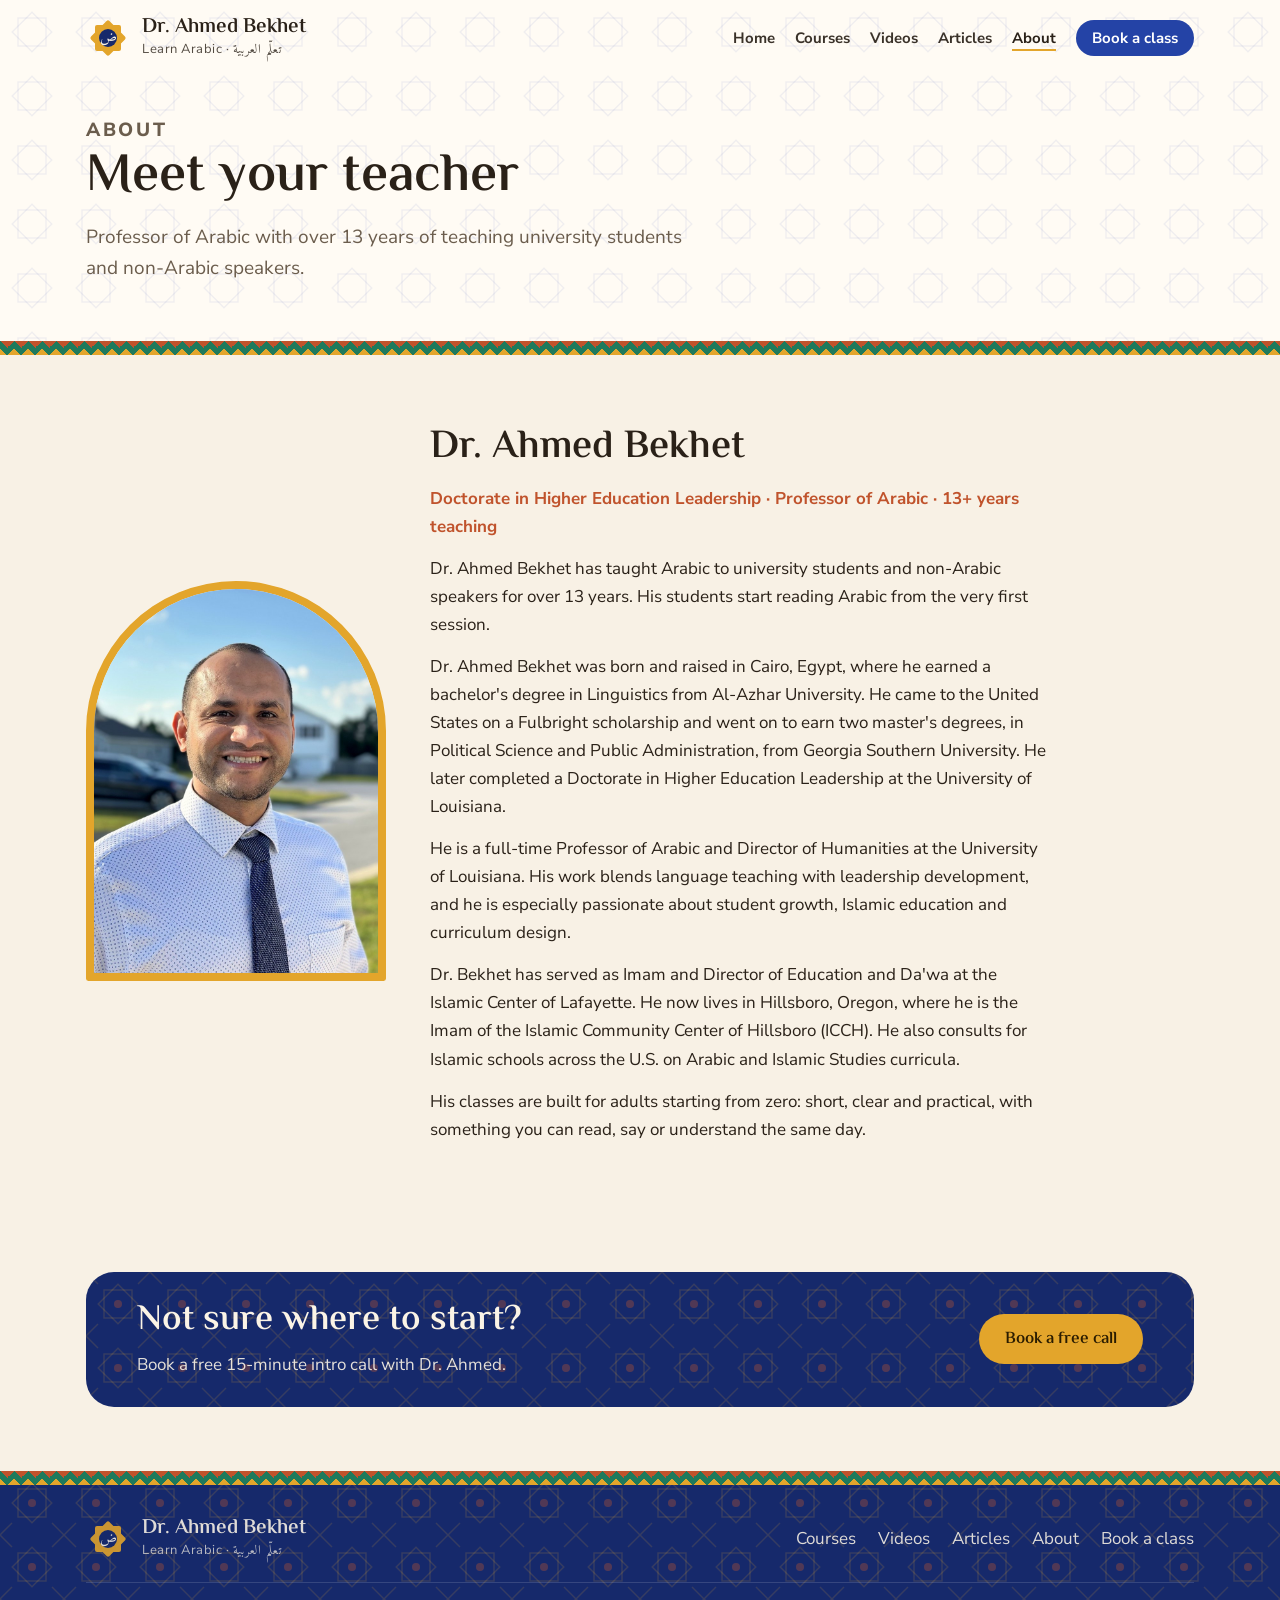
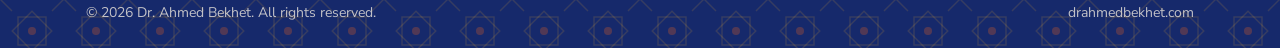
==== commit 37f59103: "Add 13+ years of teaching and first-session reading to home and About Co-Authored-By: Claude Opus 5." ====
--- a/about.html
+++ b/about.html
@@ -23,7 +23,7 @@
 <button class="menu-btn" aria-expanded="false" aria-controls="menu">Menu</button>
 <ul id="menu"><li><a class="l" href="index.html">Home</a></li><li><a class="l" href="courses.html">Courses</a></li><li><a class="l" href="videos.html">Videos</a></li><li><a class="l" href="articles.html">Articles</a></li><li><a class="l" href="about.html" aria-current="page">About</a></li><li><a class="l cta" href="book.html">Book a class</a></li></ul>
 </nav>
-<div class="page-hero"><p class="eyebrow">About</p><h1>Meet your teacher</h1><p>Professor of Arabic, Al-Azhar linguistics graduate and Fulbright scholar.</p></div>
+<div class="page-hero"><p class="eyebrow">About</p><h1>Meet your teacher</h1><p>Professor of Arabic with over 13 years of teaching university students and non-Arabic speakers.</p></div>
 </div>
 <div class="band"></div>
 </header>
@@ -31,7 +31,8 @@
 <section class="block"><div class="wrap about">
 <img class="portrait photo" src="images/dr-ahmed-bekhet.jpg" alt="Dr. Ahmed Bekhet smiling outdoors in a white shirt and navy tie" width="900" height="1200">
 <div><h2 class="h2">Dr. Ahmed Bekhet</h2>
-<p class="creds">Doctorate in Higher Education Leadership · Professor of Arabic</p>
+<p class="creds">Doctorate in Higher Education Leadership · Professor of Arabic · 13+ years teaching</p>
+<p>Dr. Ahmed Bekhet has taught Arabic to university students and non-Arabic speakers for over 13 years. His students start reading Arabic from the very first session.</p>
 <p>Dr. Ahmed Bekhet was born and raised in Cairo, Egypt, where he earned a bachelor's degree in Linguistics from Al-Azhar University. He came to the United States on a Fulbright scholarship and went on to earn two master's degrees, in Political Science and Public Administration, from Georgia Southern University. He later completed a Doctorate in Higher Education Leadership at the University of Louisiana.</p>
 <p>He is a full-time Professor of Arabic and Director of Humanities at the University of Louisiana. His work blends language teaching with leadership development, and he is especially passionate about student growth, Islamic education and curriculum design.</p>
 <p>Dr. Bekhet has served as Imam and Director of Education and Da'wa at the Islamic Center of Lafayette. He now lives in Hillsboro, Oregon, where he is the Imam of the Islamic Community Center of Hillsboro (ICCH). He also consults for Islamic schools across the U.S. on Arabic and Islamic Studies curricula.</p>
--- a/style.css
+++ b/style.css
@@ -247,3 +247,15 @@
 @media (prefers-reduced-motion:reduce){.tile{transition:none}}
 .trust{margin-top:22px;font-size:15px;color:var(--muted);font-weight:600}
 .creds{margin-top:8px;font-weight:700;color:var(--terracotta)}
+/* tighter home (v4) */
+section.block.tight{padding-block:40px}
+.hero.bright{padding-block:8px 36px;gap:32px;align-items:center}
+.hero-photo{width:min(310px,100%)}
+.tight .sec-head{margin-bottom:0;align-items:center}
+.tight .formats{margin-top:0;justify-content:flex-end}
+.tight .tiles{margin-top:22px}
+.tile{padding:26px 18px 22px;border-radius:120px 120px 20px 20px}
+.tile .ar{font-size:44px}
+.signup{padding-block:28px}
+@media (max-width:900px){.tight .formats{justify-content:flex-start}.hero-photo{width:min(260px,75%)}}
+.hero.bright .lead{max-width:44ch}
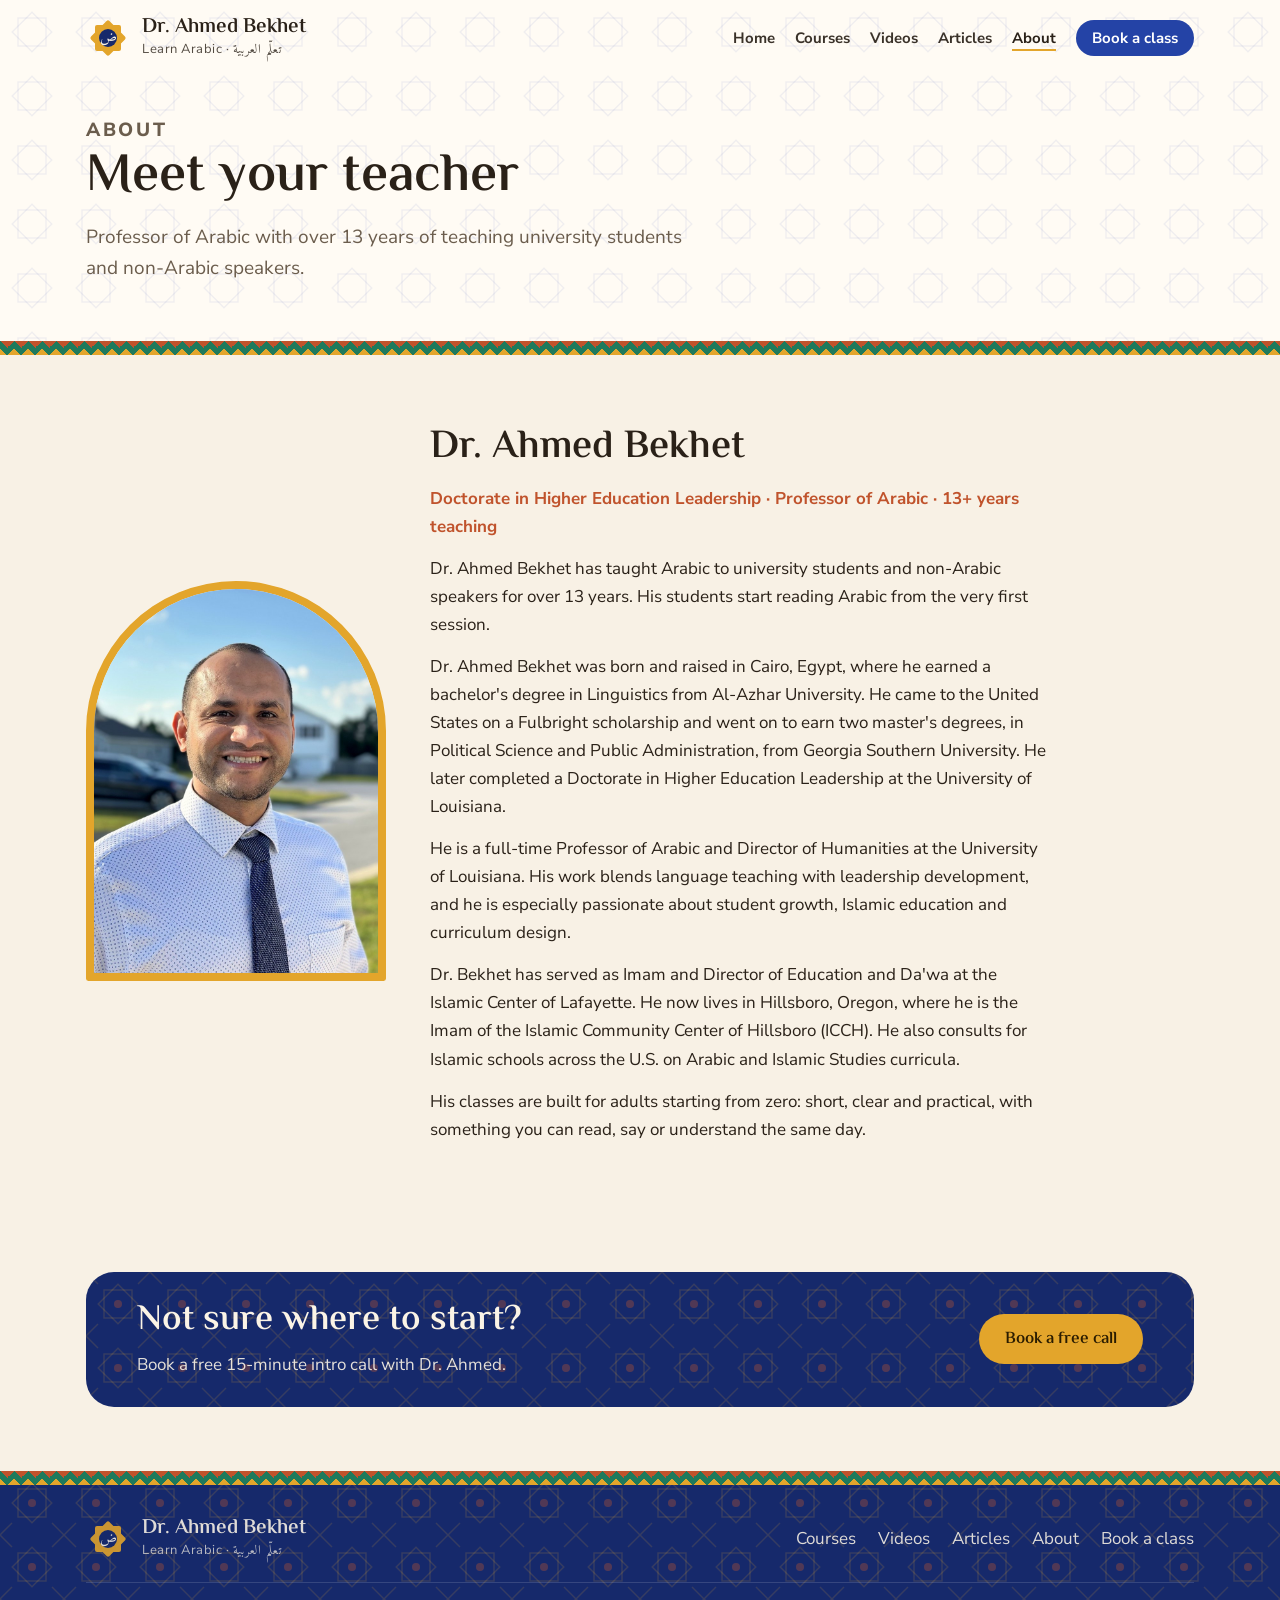
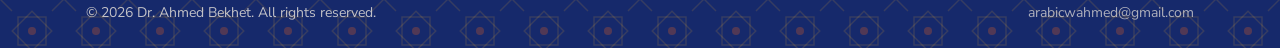
==== commit b462341d: "Use arabicwahmed@gmail.com for booking requests Forms now send there, and the address is shown on th" ====
--- a/about.html
+++ b/about.html
@@ -49,7 +49,7 @@
 <div class="wrap">
 <a class="logo" href="index.html"><svg width="44" height="44" viewBox="0 0 44 44" aria-hidden="true"><g fill="#e3a52b"><rect x="9" y="9" width="26" height="26" rx="2"/><rect x="9" y="9" width="26" height="26" rx="2" transform="rotate(45 22 22)"/></g><circle cx="22" cy="22" r="9" fill="#16296b"/><text x="22" y="25.5" text-anchor="middle" font-family="Amiri,serif" font-size="14" fill="#fbf4e6">ض</text></svg><span><b>Dr. Ahmed Bekhet</b><small>Learn Arabic · <span class="ar" lang="ar">تعلّم العربية</span></small></span></a>
 <ul class="fnav"><li><a href="courses.html">Courses</a></li><li><a href="videos.html">Videos</a></li><li><a href="articles.html">Articles</a></li><li><a href="about.html">About</a></li><li><a href="book.html">Book a class</a></li></ul>
-<p class="fine"><span>© <span id="yr">2026</span> Dr. Ahmed Bekhet. All rights reserved.</span><span>drahmedbekhet.com</span></p>
+<p class="fine"><span>© <span id="yr">2026</span> Dr. Ahmed Bekhet. All rights reserved.</span><a href="mailto:arabicwahmed@gmail.com">arabicwahmed@gmail.com</a></p>
 </div>
 </footer>
 <script src="main.js"></script>
--- a/style.css
+++ b/style.css
@@ -259,3 +259,15 @@
 .signup{padding-block:28px}
 @media (max-width:900px){.tight .formats{justify-content:flex-start}.hero-photo{width:min(260px,75%)}}
 .hero.bright .lead{max-width:44ch}
+/* hero fill (v5): balanced columns + stat cards beside the photo */
+.hero.bright{grid-template-columns:1fr 1fr}
+.hero-photo{width:min(330px,100%);justify-self:center}
+.hero-photo .stat{position:absolute;background:var(--surface);color:var(--ink);border:1px solid var(--line);border-radius:16px;padding:12px 16px;font-size:14px;font-weight:700;line-height:1.3;box-shadow:0 16px 30px -18px rgba(36,67,166,.45);width:150px}
+.hero-photo .stat b{display:block;font-family:var(--display);font-size:26px;color:var(--majorelle)}
+.hero-photo .s1{right:-120px;top:70px}
+.hero-photo .s2{right:-110px;bottom:70px}
+.hero-photo .s2 b{color:var(--mint)}
+@media (max-width:1180px){.hero-photo .s1{right:-60px}.hero-photo .s2{right:-50px}}
+@media (max-width:900px){.hero-photo .stat{width:auto;font-size:13px;padding:8px 12px}.hero-photo .stat b{font-size:20px}.hero-photo .s1{right:-14px;top:40px}.hero-photo .s2{right:-14px;bottom:40px}}
+@media (max-width:900px){.hero.bright{grid-template-columns:1fr}.hero-photo{width:min(270px,72%)}}
+@media (max-width:900px){.hero-photo .s1{top:-10px;right:-18px}}
